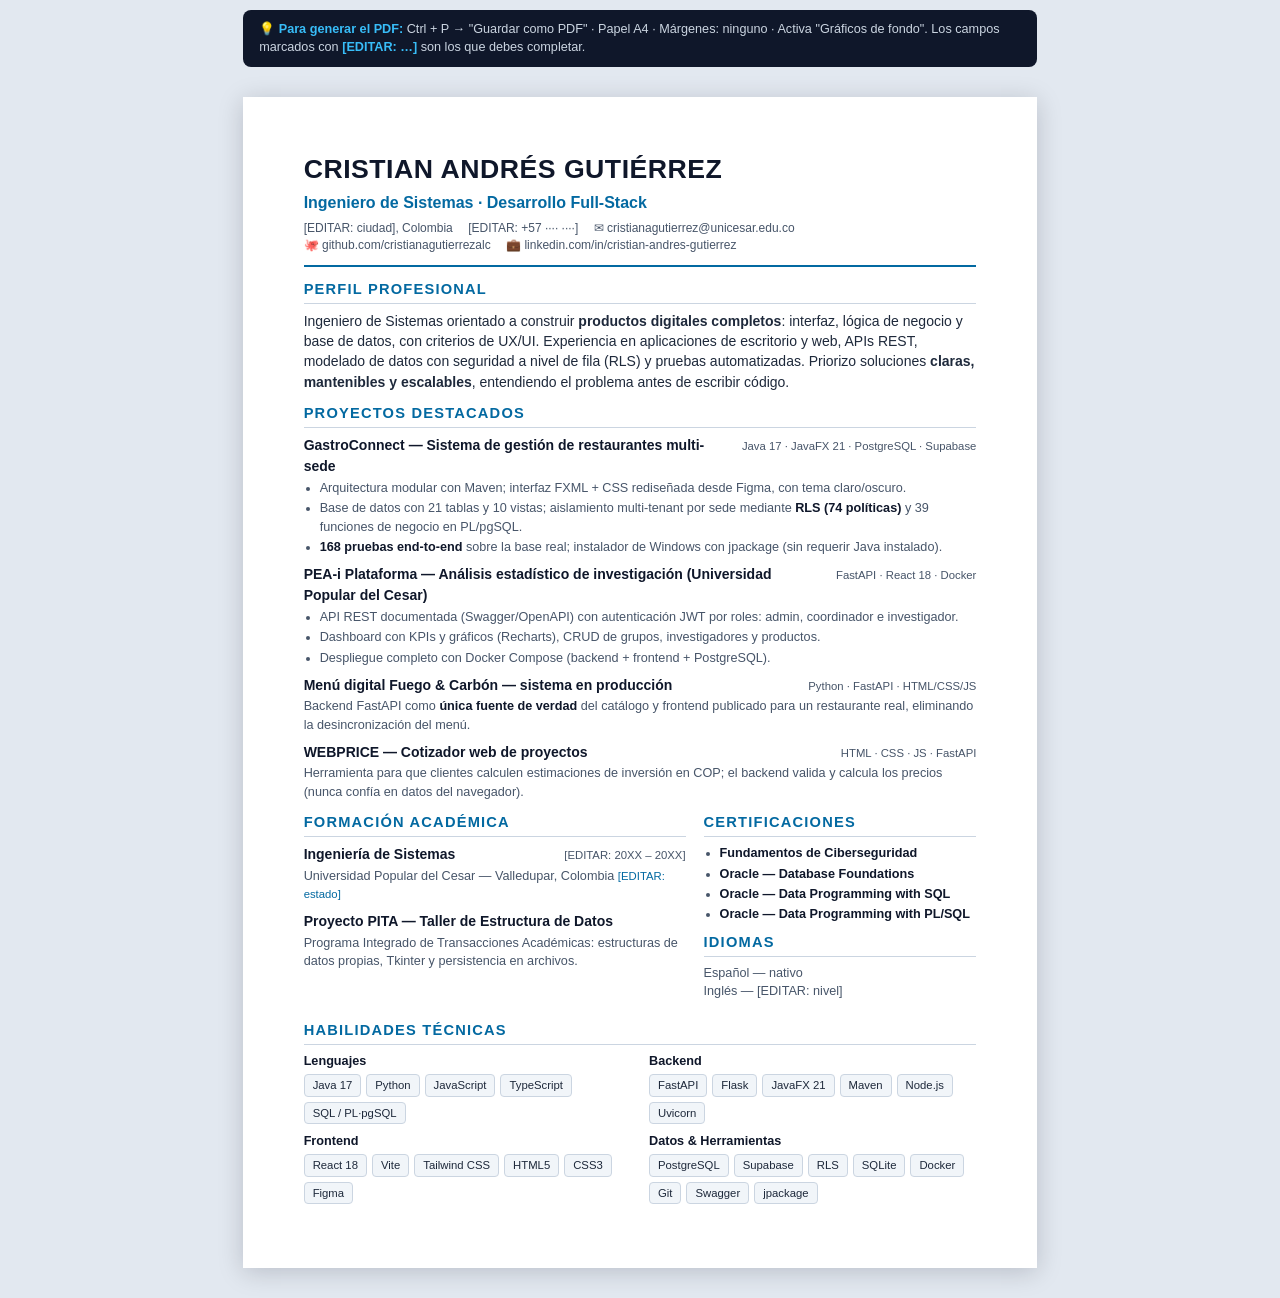
==== cv/index.html @ f0e066c2 "feat: CV imprimible A4 (HTML) + versión Markdown editable" ====
<!DOCTYPE html>
<html lang="es">
<head>
<meta charset="UTF-8">
<meta name="viewport" content="width=device-width, initial-scale=1.0">
<title>CV · Cristian Andrés Gutiérrez — Ingeniero de Sistemas</title>
<!--
  ═══════════════════════════════════════════════════════════
  CV IMPRIMIBLE (A4) · Para generar el PDF:
  1. Abre esta página en el navegador
  2. Ctrl + P → Destino: "Guardar como PDF"
  3. Papel: A4 · Márgenes: Ninguno · Activa "Gráficos de fondo"
  ═══════════════════════════════════════════════════════════
  CAMPOS POR COMPLETAR (busca "EDITAR"):
  · Ciudad · Teléfono · Año de graduación · Nivel de inglés
  · Experiencia laboral/prácticas (sección opcional)
-->
<style>
  :root {
    --ink: #1e293b;
    --muted: #475569;
    --accent: #0369a1;
    --line: #cbd5e1;
    --soft: #f1f5f9;
  }
  * { margin: 0; padding: 0; box-sizing: border-box; }
  body {
    font-family: 'Segoe UI', 'Helvetica Neue', Arial, sans-serif;
    color: var(--ink);
    background: #e2e8f0;
    line-height: 1.45;
    font-size: 10.5pt;
  }
  .page {
    background: #fff;
    width: 210mm;
    min-height: 297mm;
    margin: 8mm auto;
    padding: 14mm 16mm;
    box-shadow: 0 4px 24px rgba(2,6,23,.18);
  }

  /* ── Encabezado ── */
  .cv-head { border-bottom: 2.5px solid var(--accent); padding-bottom: 10px; margin-bottom: 12px; }
  .cv-head h1 { font-size: 20pt; letter-spacing: .5px; color: #0f172a; }
  .cv-head .role { font-size: 12pt; color: var(--accent); font-weight: 600; margin-top: 2px; }
  .cv-head .contact { font-size: 9pt; color: var(--muted); margin-top: 6px; }
  .cv-head .contact span { margin-right: 12px; white-space: nowrap; }
  .cv-head .contact a { color: var(--muted); text-decoration: none; }

  /* ── Secciones ── */
  section { margin-bottom: 11px; break-inside: avoid; }
  h2 {
    font-size: 11pt; text-transform: uppercase; letter-spacing: 1.2px;
    color: var(--accent); border-bottom: 1px solid var(--line);
    padding-bottom: 3px; margin-bottom: 7px;
  }
  h3 { font-size: 10.5pt; color: #0f172a; }
  .item { margin-bottom: 8px; }
  .item-head { display: flex; justify-content: space-between; align-items: baseline; gap: 10px; }
  .item-head .when { font-size: 8.5pt; color: var(--muted); white-space: nowrap; }
  .item p { font-size: 9.5pt; color: var(--muted); margin-top: 2px; }
  .item ul { margin: 3px 0 0 16px; font-size: 9.5pt; color: var(--muted); }
  .item li { margin-bottom: 2px; }
  .item strong { color: #0f172a; }
  .tag { color: var(--accent); font-size: 8.5pt; }

  /* ── Chips de habilidades ── */
  .skills { display: grid; grid-template-columns: 1fr 1fr; gap: 8px 18px; }
  .skill-group h3 { font-size: 9.5pt; margin-bottom: 4px; }
  .chips { display: flex; flex-wrap: wrap; gap: 5px; }
  .chips span {
    background: var(--soft); border: 1px solid var(--line);
    border-radius: 4px; padding: 2px 8px; font-size: 8.5pt; color: var(--ink);
  }

  .two-col { display: grid; grid-template-columns: 1.4fr 1fr; gap: 18px; }

  /* ── Barra de ayuda (no se imprime) ── */
  .no-print {
    max-width: 210mm; margin: 10px auto 0; background: #0f172a; color: #cbd5e1;
    padding: 10px 16px; border-radius: 8px; font-size: 9.5pt;
  }
  .no-print strong { color: #38bdf8; }

  @media print {
    body { background: #fff; }
    .page { margin: 0; box-shadow: none; width: auto; min-height: auto; padding: 0; }
    .no-print { display: none; }
  }
</style>
</head>
<body>

<p class="no-print">
  💡 <strong>Para generar el PDF:</strong> Ctrl + P → "Guardar como PDF" · Papel A4 · Márgenes: ninguno · Activa "Gráficos de fondo".
  Los campos marcados con <strong>[EDITAR: …]</strong> son los que debes completar.
</p>

<div class="page">

  <header class="cv-head">
    <h1>CRISTIAN ANDRÉS GUTIÉRREZ</h1>
    <p class="role">Ingeniero de Sistemas · Desarrollo Full-Stack</p>
    <p class="contact">
      <span>[EDITAR: ciudad], Colombia</span>
      <span>[EDITAR: +57 ···· ····]</span>
      <span>✉ cristianagutierrez@unicesar.edu.co</span><br>
      <span>🐙 <a href="https://github.com/cristianagutierrezalc">github.com/cristianagutierrezalc</a></span>
      <span>💼 <a href="https://www.linkedin.com/in/cristian-andres-gutierrez-a00443353">linkedin.com/in/cristian-andres-gutierrez</a></span>
    </p>
  </header>

  <section>
    <h2>Perfil profesional</h2>
    <p>Ingeniero de Sistemas orientado a construir <strong>productos digitales completos</strong>: interfaz, lógica de negocio y base de datos, con criterios de UX/UI. Experiencia en aplicaciones de escritorio y web, APIs REST, modelado de datos con seguridad a nivel de fila (RLS) y pruebas automatizadas. Priorizo soluciones <strong>claras, mantenibles y escalables</strong>, entendiendo el problema antes de escribir código.</p>
  </section>

  <section>
    <h2>Proyectos destacados</h2>

    <div class="item">
      <div class="item-head">
        <h3>GastroConnect — Sistema de gestión de restaurantes multi-sede</h3>
        <span class="when">Java 17 · JavaFX 21 · PostgreSQL · Supabase</span>
      </div>
      <ul>
        <li>Arquitectura modular con Maven; interfaz FXML + CSS rediseñada desde Figma, con tema claro/oscuro.</li>
        <li>Base de datos con 21 tablas y 10 vistas; aislamiento multi-tenant por sede mediante <strong>RLS (74 políticas)</strong> y 39 funciones de negocio en PL/pgSQL.</li>
        <li><strong>168 pruebas end-to-end</strong> sobre la base real; instalador de Windows con jpackage (sin requerir Java instalado).</li>
      </ul>
    </div>

    <div class="item">
      <div class="item-head">
        <h3>PEA-i Plataforma — Análisis estadístico de investigación (Universidad Popular del Cesar)</h3>
        <span class="when">FastAPI · React 18 · Docker</span>
      </div>
      <ul>
        <li>API REST documentada (Swagger/OpenAPI) con autenticación JWT por roles: admin, coordinador e investigador.</li>
        <li>Dashboard con KPIs y gráficos (Recharts), CRUD de grupos, investigadores y productos.</li>
        <li>Despliegue completo con Docker Compose (backend + frontend + PostgreSQL).</li>
      </ul>
    </div>

    <div class="item">
      <div class="item-head">
        <h3>Menú digital Fuego &amp; Carbón — sistema en producción</h3>
        <span class="when">Python · FastAPI · HTML/CSS/JS</span>
      </div>
      <p>Backend FastAPI como <strong>única fuente de verdad</strong> del catálogo y frontend publicado para un restaurante real, eliminando la desincronización del menú.</p>
    </div>

    <div class="item">
      <div class="item-head">
        <h3>WEBPRICE — Cotizador web de proyectos</h3>
        <span class="when">HTML · CSS · JS · FastAPI</span>
      </div>
      <p>Herramienta para que clientes calculen estimaciones de inversión en COP; el backend valida y calcula los precios (nunca confía en datos del navegador).</p>
    </div>
  </section>

  <div class="two-col">
    <section>
      <h2>Formación académica</h2>
      <div class="item">
        <div class="item-head">
          <h3>Ingeniería de Sistemas</h3>
          <span class="when">[EDITAR: 20XX – 20XX]</span>
        </div>
        <p>Universidad Popular del Cesar — Valledupar, Colombia <span class="tag">[EDITAR: estado]</span></p>
      </div>
      <div class="item">
        <h3>Proyecto PITA — Taller de Estructura de Datos</h3>
        <p>Programa Integrado de Transacciones Académicas: estructuras de datos propias, Tkinter y persistencia en archivos.</p>
      </div>
    </section>

    <section>
      <h2>Certificaciones</h2>
      <div class="item">
        <ul>
          <li><strong>Fundamentos de Ciberseguridad</strong></li>
          <li><strong>Oracle — Database Foundations</strong></li>
          <li><strong>Oracle — Data Programming with SQL</strong></li>
          <li><strong>Oracle — Data Programming with PL/SQL</strong></li>
        </ul>
      </div>

      <h2>Idiomas</h2>
      <div class="item">
        <p>Español — nativo<br>Inglés — [EDITAR: nivel]</p>
      </div>
    </section>
  </div>

  <section>
    <h2>Habilidades técnicas</h2>
    <div class="skills">
      <div class="skill-group">
        <h3>Lenguajes</h3>
        <div class="chips"><span>Java 17</span><span>Python</span><span>JavaScript</span><span>TypeScript</span><span>SQL / PL·pgSQL</span></div>
      </div>
      <div class="skill-group">
        <h3>Backend</h3>
        <div class="chips"><span>FastAPI</span><span>Flask</span><span>JavaFX 21</span><span>Maven</span><span>Node.js</span><span>Uvicorn</span></div>
      </div>
      <div class="skill-group">
        <h3>Frontend</h3>
        <div class="chips"><span>React 18</span><span>Vite</span><span>Tailwind CSS</span><span>HTML5</span><span>CSS3</span><span>Figma</span></div>
      </div>
      <div class="skill-group">
        <h3>Datos &amp; Herramientas</h3>
        <div class="chips"><span>PostgreSQL</span><span>Supabase</span><span>RLS</span><span>SQLite</span><span>Docker</span><span>Git</span><span>Swagger</span><span>jpackage</span></div>
      </div>
    </div>
  </section>

</div>
</body>
</html>
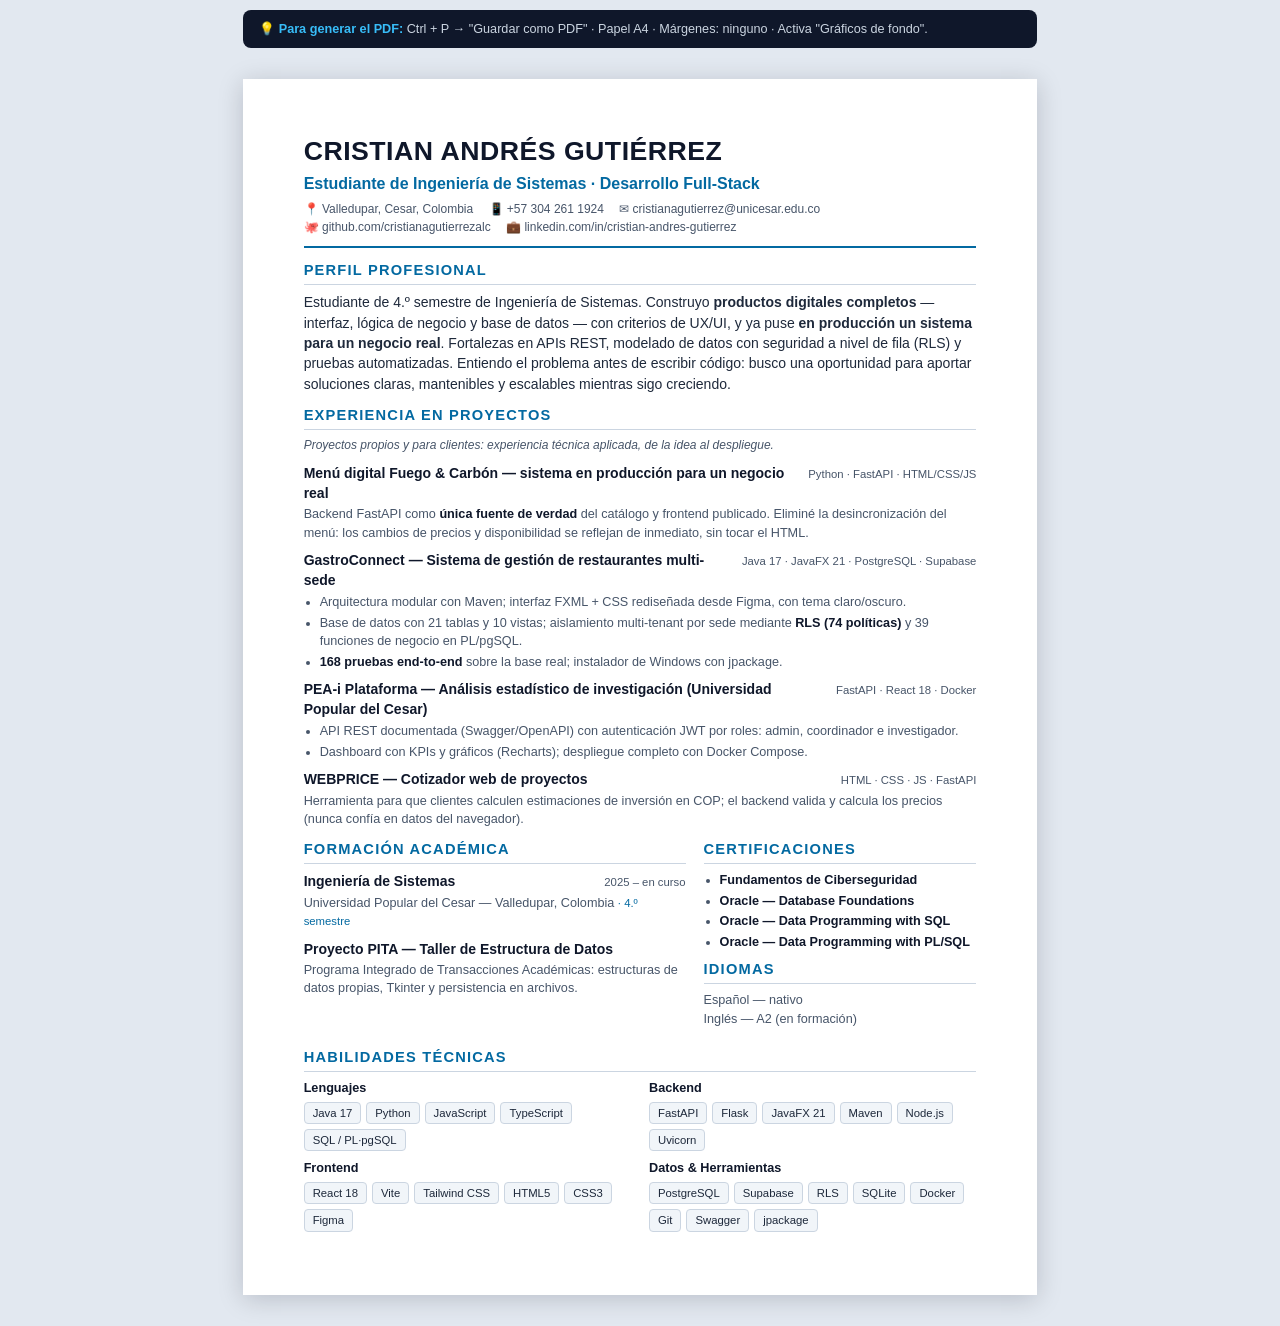
==== commit 32ce1d5f: "docs: CV con datos reales y redacción optimizada para postulaciones (posicionamiento por proyectos)" ====
--- a/cv/index.html
+++ b/cv/index.html
@@ -3,7 +3,7 @@
 <head>
 <meta charset="UTF-8">
 <meta name="viewport" content="width=device-width, initial-scale=1.0">
-<title>CV · Cristian Andrés Gutiérrez — Ingeniero de Sistemas</title>
+<title>CV · Cristian Andrés Gutiérrez — Estudiante de Ingeniería de Sistemas</title>
 <!--
   ═══════════════════════════════════════════════════════════
   CV IMPRIMIBLE (A4) · Para generar el PDF:
@@ -11,9 +11,6 @@
   2. Ctrl + P → Destino: "Guardar como PDF"
   3. Papel: A4 · Márgenes: Ninguno · Activa "Gráficos de fondo"
   ═══════════════════════════════════════════════════════════
-  CAMPOS POR COMPLETAR (busca "EDITAR"):
-  · Ciudad · Teléfono · Año de graduación · Nivel de inglés
-  · Experiencia laboral/prácticas (sección opcional)
 -->
 <style>
   :root {
@@ -56,6 +53,7 @@
     padding-bottom: 3px; margin-bottom: 7px;
   }
   h3 { font-size: 10.5pt; color: #0f172a; }
+  .section-note { font-size: 9pt; color: var(--muted); font-style: italic; margin-bottom: 8px; }
   .item { margin-bottom: 8px; }
   .item-head { display: flex; justify-content: space-between; align-items: baseline; gap: 10px; }
   .item-head .when { font-size: 8.5pt; color: var(--muted); white-space: nowrap; }
@@ -94,17 +92,16 @@
 
 <p class="no-print">
   💡 <strong>Para generar el PDF:</strong> Ctrl + P → "Guardar como PDF" · Papel A4 · Márgenes: ninguno · Activa "Gráficos de fondo".
-  Los campos marcados con <strong>[EDITAR: …]</strong> son los que debes completar.
 </p>
 
 <div class="page">
 
   <header class="cv-head">
     <h1>CRISTIAN ANDRÉS GUTIÉRREZ</h1>
-    <p class="role">Ingeniero de Sistemas · Desarrollo Full-Stack</p>
+    <p class="role">Estudiante de Ingeniería de Sistemas · Desarrollo Full-Stack</p>
     <p class="contact">
-      <span>[EDITAR: ciudad], Colombia</span>
-      <span>[EDITAR: +57 ···· ····]</span>
+      <span>📍 Valledupar, Cesar, Colombia</span>
+      <span>📱 +57 304 261 1924</span>
       <span>✉ cristianagutierrez@unicesar.edu.co</span><br>
       <span>🐙 <a href="https://github.com/cristianagutierrezalc">github.com/cristianagutierrezalc</a></span>
       <span>💼 <a href="https://www.linkedin.com/in/cristian-andres-gutierrez-a00443353">linkedin.com/in/cristian-andres-gutierrez</a></span>
@@ -113,11 +110,20 @@
 
   <section>
     <h2>Perfil profesional</h2>
-    <p>Ingeniero de Sistemas orientado a construir <strong>productos digitales completos</strong>: interfaz, lógica de negocio y base de datos, con criterios de UX/UI. Experiencia en aplicaciones de escritorio y web, APIs REST, modelado de datos con seguridad a nivel de fila (RLS) y pruebas automatizadas. Priorizo soluciones <strong>claras, mantenibles y escalables</strong>, entendiendo el problema antes de escribir código.</p>
+    <p>Estudiante de 4.º semestre de Ingeniería de Sistemas. Construyo <strong>productos digitales completos</strong> — interfaz, lógica de negocio y base de datos — con criterios de UX/UI, y ya puse <strong>en producción un sistema para un negocio real</strong>. Fortalezas en APIs REST, modelado de datos con seguridad a nivel de fila (RLS) y pruebas automatizadas. Entiendo el problema antes de escribir código: busco una oportunidad para aportar soluciones claras, mantenibles y escalables mientras sigo creciendo.</p>
   </section>
 
   <section>
-    <h2>Proyectos destacados</h2>
+    <h2>Experiencia en proyectos</h2>
+    <p class="section-note">Proyectos propios y para clientes: experiencia técnica aplicada, de la idea al despliegue.</p>
+
+    <div class="item">
+      <div class="item-head">
+        <h3>Menú digital Fuego &amp; Carbón — sistema en producción para un negocio real</h3>
+        <span class="when">Python · FastAPI · HTML/CSS/JS</span>
+      </div>
+      <p>Backend FastAPI como <strong>única fuente de verdad</strong> del catálogo y frontend publicado. Eliminé la desincronización del menú: los cambios de precios y disponibilidad se reflejan de inmediato, sin tocar el HTML.</p>
+    </div>
 
     <div class="item">
       <div class="item-head">
@@ -127,7 +133,7 @@
       <ul>
         <li>Arquitectura modular con Maven; interfaz FXML + CSS rediseñada desde Figma, con tema claro/oscuro.</li>
         <li>Base de datos con 21 tablas y 10 vistas; aislamiento multi-tenant por sede mediante <strong>RLS (74 políticas)</strong> y 39 funciones de negocio en PL/pgSQL.</li>
-        <li><strong>168 pruebas end-to-end</strong> sobre la base real; instalador de Windows con jpackage (sin requerir Java instalado).</li>
+        <li><strong>168 pruebas end-to-end</strong> sobre la base real; instalador de Windows con jpackage.</li>
       </ul>
     </div>
 
@@ -138,17 +144,8 @@
       </div>
       <ul>
         <li>API REST documentada (Swagger/OpenAPI) con autenticación JWT por roles: admin, coordinador e investigador.</li>
-        <li>Dashboard con KPIs y gráficos (Recharts), CRUD de grupos, investigadores y productos.</li>
-        <li>Despliegue completo con Docker Compose (backend + frontend + PostgreSQL).</li>
+        <li>Dashboard con KPIs y gráficos (Recharts); despliegue completo con Docker Compose.</li>
       </ul>
-    </div>
-
-    <div class="item">
-      <div class="item-head">
-        <h3>Menú digital Fuego &amp; Carbón — sistema en producción</h3>
-        <span class="when">Python · FastAPI · HTML/CSS/JS</span>
-      </div>
-      <p>Backend FastAPI como <strong>única fuente de verdad</strong> del catálogo y frontend publicado para un restaurante real, eliminando la desincronización del menú.</p>
     </div>
 
     <div class="item">
@@ -166,9 +163,9 @@
       <div class="item">
         <div class="item-head">
           <h3>Ingeniería de Sistemas</h3>
-          <span class="when">[EDITAR: 20XX – 20XX]</span>
+          <span class="when">2025 – en curso</span>
         </div>
-        <p>Universidad Popular del Cesar — Valledupar, Colombia <span class="tag">[EDITAR: estado]</span></p>
+        <p>Universidad Popular del Cesar — Valledupar, Colombia <span class="tag">· 4.º semestre</span></p>
       </div>
       <div class="item">
         <h3>Proyecto PITA — Taller de Estructura de Datos</h3>
@@ -189,7 +186,7 @@
 
       <h2>Idiomas</h2>
       <div class="item">
-        <p>Español — nativo<br>Inglés — [EDITAR: nivel]</p>
+        <p>Español — nativo<br>Inglés — A2 (en formación)</p>
       </div>
     </section>
   </div>
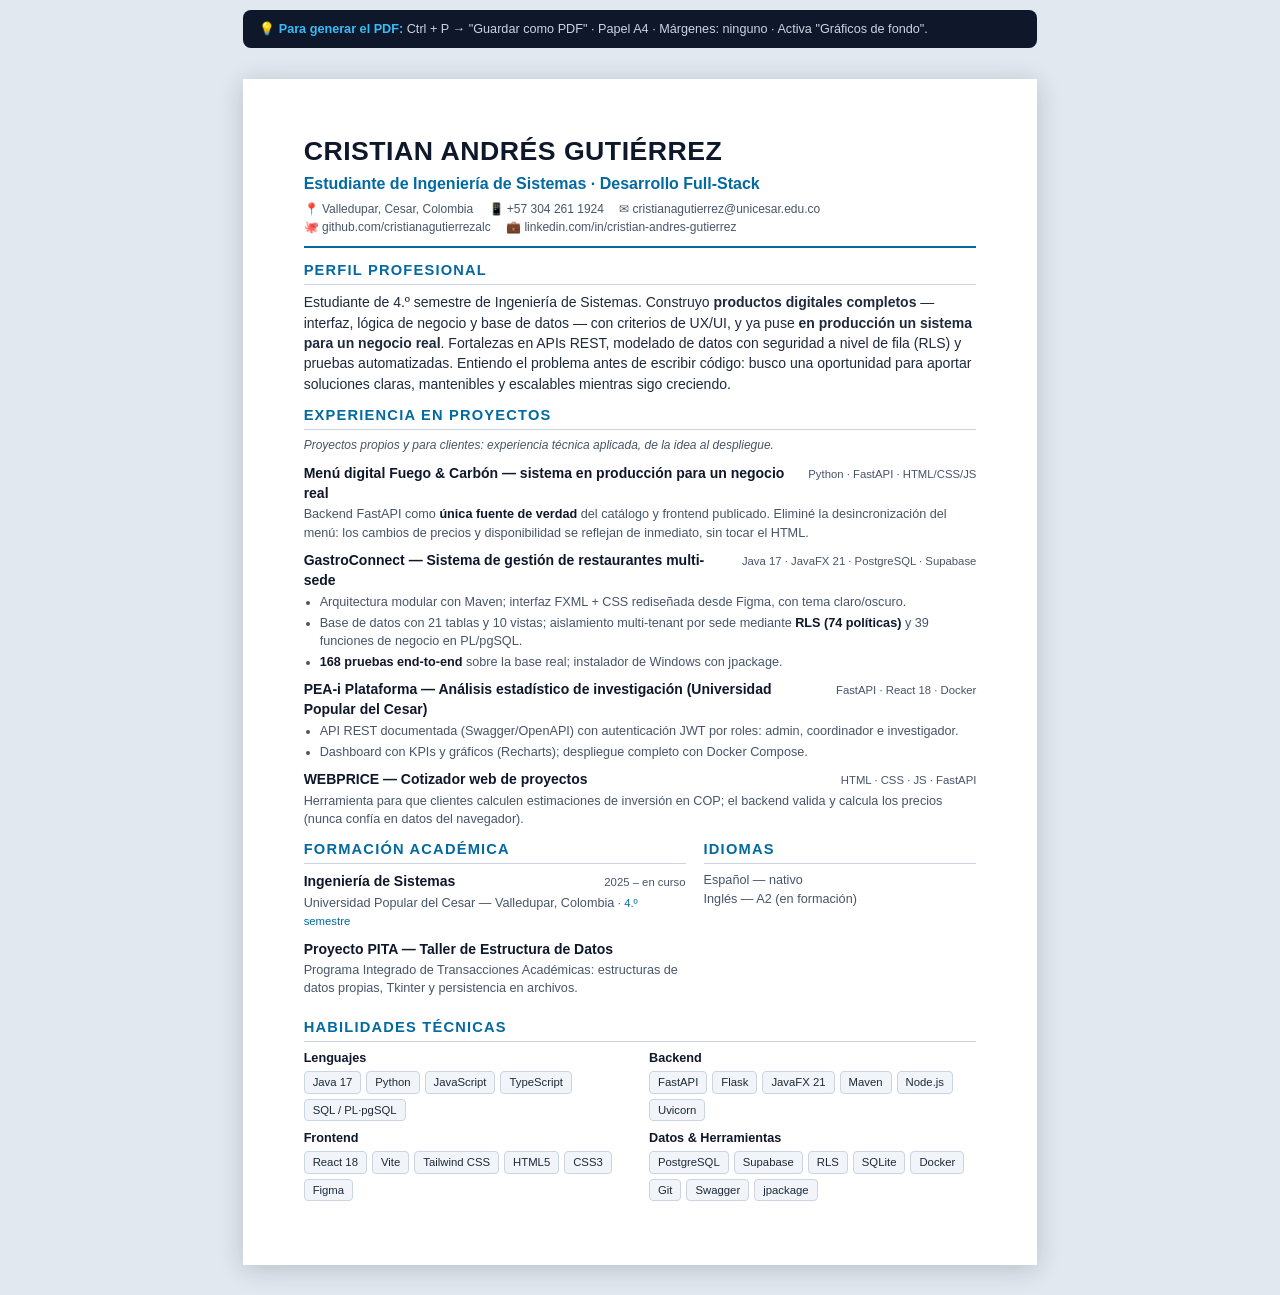
==== commit 93c85937: "docs: quitar sección de certificaciones del CV (HTML y Markdown)" ====
--- a/cv/index.html
+++ b/cv/index.html
@@ -174,16 +174,6 @@
     </section>
 
     <section>
-      <h2>Certificaciones</h2>
-      <div class="item">
-        <ul>
-          <li><strong>Fundamentos de Ciberseguridad</strong></li>
-          <li><strong>Oracle — Database Foundations</strong></li>
-          <li><strong>Oracle — Data Programming with SQL</strong></li>
-          <li><strong>Oracle — Data Programming with PL/SQL</strong></li>
-        </ul>
-      </div>
-
       <h2>Idiomas</h2>
       <div class="item">
         <p>Español — nativo<br>Inglés — A2 (en formación)</p>
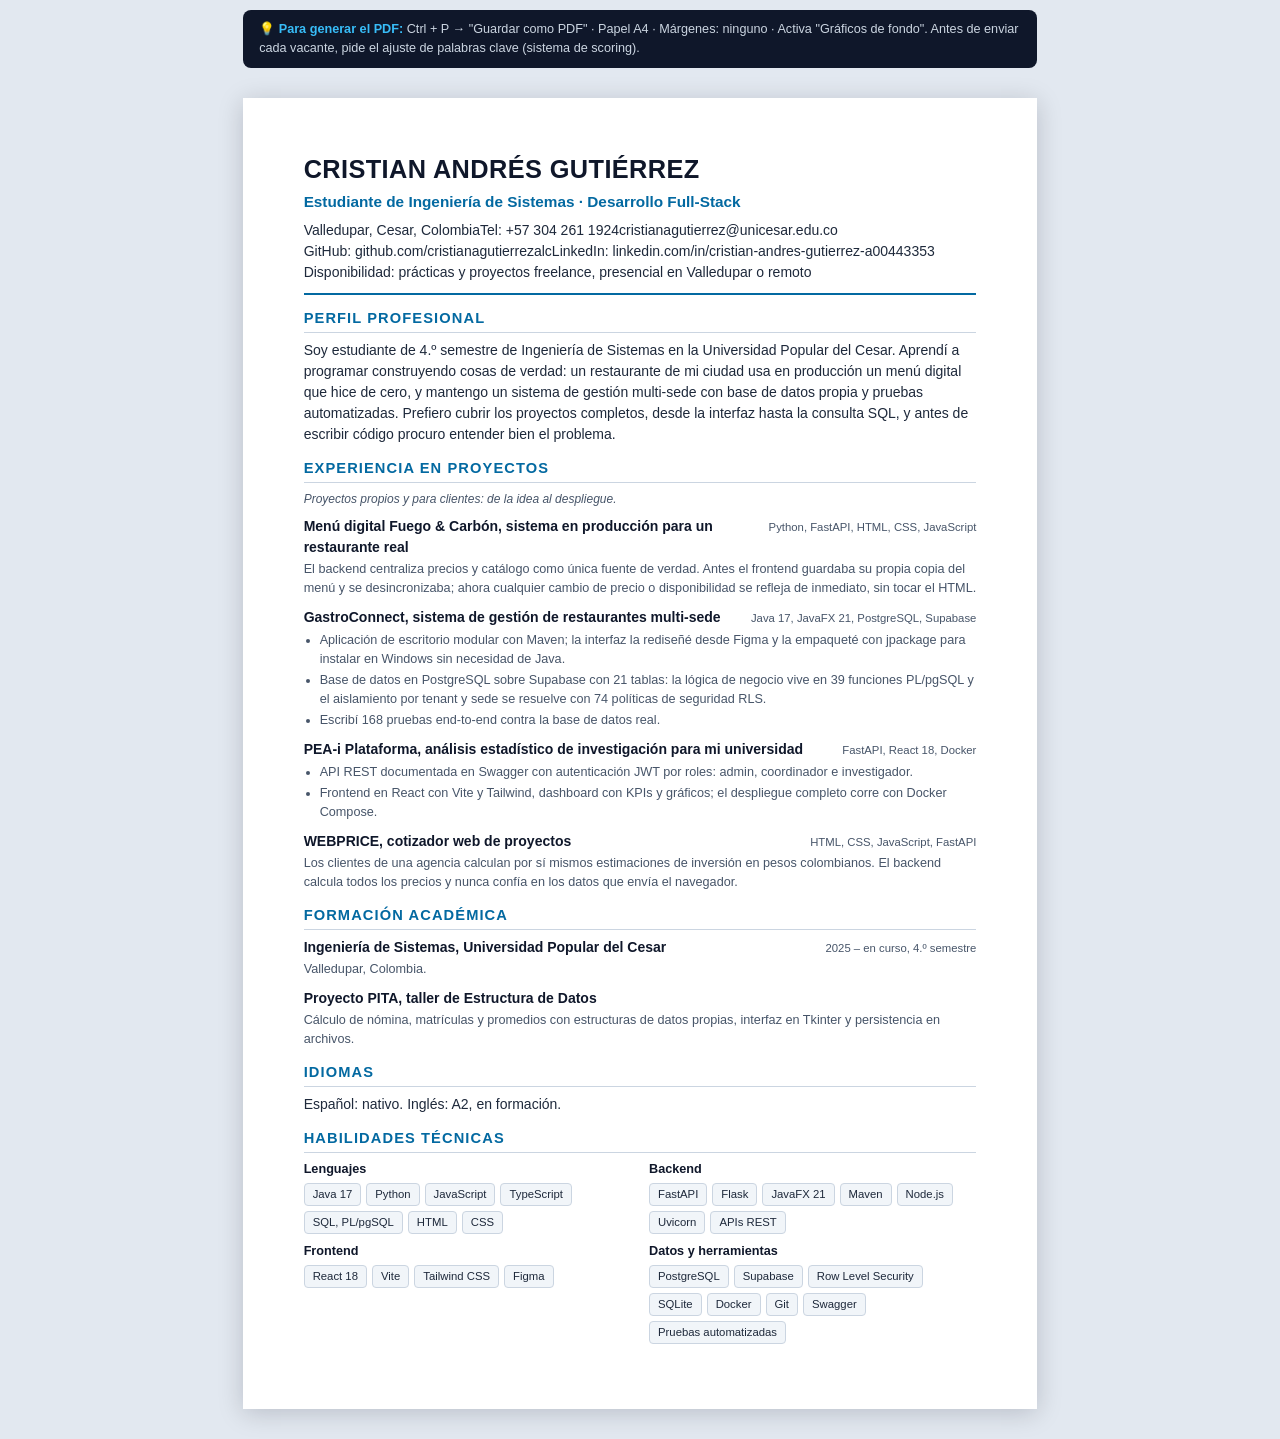
==== commit 55993272: "docs: CV humanizado y optimizado para ATS (una columna, voz propia, datos concretos)" ====
--- a/cv/index.html
+++ b/cv/index.html
@@ -6,7 +6,11 @@
 <title>CV · Cristian Andrés Gutiérrez — Estudiante de Ingeniería de Sistemas</title>
 <!--
   ═══════════════════════════════════════════════════════════
-  CV IMPRIMIBLE (A4) · Para generar el PDF:
+  CV IMPRIMIBLE (A4) · Optimizado para ATS y lectura humana:
+  · Una sola columna (los parsers leen lineal, sin saltos)
+  · Títulos de sección estándar · Fechas consistentes
+  · Texto con voz propia y datos concretos
+  Para generar el PDF:
   1. Abre esta página en el navegador
   2. Ctrl + P → Destino: "Guardar como PDF"
   3. Papel: A4 · Márgenes: Ninguno · Activa "Gráficos de fondo"
@@ -25,7 +29,7 @@
     font-family: 'Segoe UI', 'Helvetica Neue', Arial, sans-serif;
     color: var(--ink);
     background: #e2e8f0;
-    line-height: 1.45;
+    line-height: 1.5;
     font-size: 10.5pt;
   }
   .page {
@@ -39,22 +43,23 @@
 
   /* ── Encabezado ── */
   .cv-head { border-bottom: 2.5px solid var(--accent); padding-bottom: 10px; margin-bottom: 12px; }
-  .cv-head h1 { font-size: 20pt; letter-spacing: .5px; color: #0f172a; }
-  .cv-head .role { font-size: 12pt; color: var(--accent); font-weight: 600; margin-top: 2px; }
+  .cv-head h1 { font-size: 19pt; letter-spacing: .4px; color: #0f172a; }
+  .cv-head .role { font-size: 11.5pt; color: var(--accent); font-weight: 600; margin-top: 2px; }
   .cv-head .contact { font-size: 9pt; color: var(--muted); margin-top: 6px; }
+  .cv-head .contact div { margin-top: 2px; }
   .cv-head .contact span { margin-right: 12px; white-space: nowrap; }
   .cv-head .contact a { color: var(--muted); text-decoration: none; }
 
   /* ── Secciones ── */
-  section { margin-bottom: 11px; break-inside: avoid; }
+  section { margin-bottom: 12px; break-inside: avoid; }
   h2 {
-    font-size: 11pt; text-transform: uppercase; letter-spacing: 1.2px;
+    font-size: 11pt; text-transform: uppercase; letter-spacing: 1.1px;
     color: var(--accent); border-bottom: 1px solid var(--line);
     padding-bottom: 3px; margin-bottom: 7px;
   }
   h3 { font-size: 10.5pt; color: #0f172a; }
   .section-note { font-size: 9pt; color: var(--muted); font-style: italic; margin-bottom: 8px; }
-  .item { margin-bottom: 8px; }
+  .item { margin-bottom: 9px; }
   .item-head { display: flex; justify-content: space-between; align-items: baseline; gap: 10px; }
   .item-head .when { font-size: 8.5pt; color: var(--muted); white-space: nowrap; }
   .item p { font-size: 9.5pt; color: var(--muted); margin-top: 2px; }
@@ -63,7 +68,7 @@
   .item strong { color: #0f172a; }
   .tag { color: var(--accent); font-size: 8.5pt; }
 
-  /* ── Chips de habilidades ── */
+  /* ── Habilidades ── */
   .skills { display: grid; grid-template-columns: 1fr 1fr; gap: 8px 18px; }
   .skill-group h3 { font-size: 9.5pt; margin-bottom: 4px; }
   .chips { display: flex; flex-wrap: wrap; gap: 5px; }
@@ -72,8 +77,6 @@
     border-radius: 4px; padding: 2px 8px; font-size: 8.5pt; color: var(--ink);
   }
 
-  .two-col { display: grid; grid-template-columns: 1.4fr 1fr; gap: 18px; }
-
   /* ── Barra de ayuda (no se imprime) ── */
   .no-print {
     max-width: 210mm; margin: 10px auto 0; background: #0f172a; color: #cbd5e1;
@@ -92,6 +95,7 @@
 
 <p class="no-print">
   💡 <strong>Para generar el PDF:</strong> Ctrl + P → "Guardar como PDF" · Papel A4 · Márgenes: ninguno · Activa "Gráficos de fondo".
+  Antes de enviar cada vacante, pide el ajuste de palabras clave (sistema de scoring).
 </p>
 
 <div class="page">
@@ -100,105 +104,99 @@
     <h1>CRISTIAN ANDRÉS GUTIÉRREZ</h1>
     <p class="role">Estudiante de Ingeniería de Sistemas · Desarrollo Full-Stack</p>
     <p class="contact">
-      <span>📍 Valledupar, Cesar, Colombia</span>
-      <span>📱 +57 304 261 1924</span>
-      <span>✉ cristianagutierrez@unicesar.edu.co</span><br>
-      <span>🐙 <a href="https://github.com/cristianagutierrezalc">github.com/cristianagutierrezalc</a></span>
-      <span>💼 <a href="https://www.linkedin.com/in/cristian-andres-gutierrez-a00443353">linkedin.com/in/cristian-andres-gutierrez</a></span>
+      <div><span>Valledupar, Cesar, Colombia</span><span>Tel: +57 304 261 1924</span><span>cristianagutierrez@unicesar.edu.co</span></div>
+      <div><span>GitHub: github.com/cristianagutierrezalc</span><span>LinkedIn: linkedin.com/in/cristian-andres-gutierrez-a00443353</span></div>
+      <div><span>Disponibilidad: prácticas y proyectos freelance, presencial en Valledupar o remoto</span></div>
     </p>
   </header>
 
   <section>
     <h2>Perfil profesional</h2>
-    <p>Estudiante de 4.º semestre de Ingeniería de Sistemas. Construyo <strong>productos digitales completos</strong> — interfaz, lógica de negocio y base de datos — con criterios de UX/UI, y ya puse <strong>en producción un sistema para un negocio real</strong>. Fortalezas en APIs REST, modelado de datos con seguridad a nivel de fila (RLS) y pruebas automatizadas. Entiendo el problema antes de escribir código: busco una oportunidad para aportar soluciones claras, mantenibles y escalables mientras sigo creciendo.</p>
+    <p>Soy estudiante de 4.º semestre de Ingeniería de Sistemas en la Universidad Popular del Cesar. Aprendí a programar construyendo cosas de verdad: un restaurante de mi ciudad usa en producción un menú digital que hice de cero, y mantengo un sistema de gestión multi-sede con base de datos propia y pruebas automatizadas. Prefiero cubrir los proyectos completos, desde la interfaz hasta la consulta SQL, y antes de escribir código procuro entender bien el problema.</p>
   </section>
 
   <section>
     <h2>Experiencia en proyectos</h2>
-    <p class="section-note">Proyectos propios y para clientes: experiencia técnica aplicada, de la idea al despliegue.</p>
-
-    <div class="item">
-      <div class="item-head">
-        <h3>Menú digital Fuego &amp; Carbón — sistema en producción para un negocio real</h3>
-        <span class="when">Python · FastAPI · HTML/CSS/JS</span>
-      </div>
-      <p>Backend FastAPI como <strong>única fuente de verdad</strong> del catálogo y frontend publicado. Eliminé la desincronización del menú: los cambios de precios y disponibilidad se reflejan de inmediato, sin tocar el HTML.</p>
-    </div>
-
-    <div class="item">
-      <div class="item-head">
-        <h3>GastroConnect — Sistema de gestión de restaurantes multi-sede</h3>
-        <span class="when">Java 17 · JavaFX 21 · PostgreSQL · Supabase</span>
+    <p class="section-note">Proyectos propios y para clientes: de la idea al despliegue.</p>
+
+    <div class="item">
+      <div class="item-head">
+        <h3>Menú digital Fuego &amp; Carbón, sistema en producción para un restaurante real</h3>
+        <span class="when">Python, FastAPI, HTML, CSS, JavaScript</span>
+      </div>
+      <p>El backend centraliza precios y catálogo como única fuente de verdad. Antes el frontend guardaba su propia copia del menú y se desincronizaba; ahora cualquier cambio de precio o disponibilidad se refleja de inmediato, sin tocar el HTML.</p>
+    </div>
+
+    <div class="item">
+      <div class="item-head">
+        <h3>GastroConnect, sistema de gestión de restaurantes multi-sede</h3>
+        <span class="when">Java 17, JavaFX 21, PostgreSQL, Supabase</span>
       </div>
       <ul>
-        <li>Arquitectura modular con Maven; interfaz FXML + CSS rediseñada desde Figma, con tema claro/oscuro.</li>
-        <li>Base de datos con 21 tablas y 10 vistas; aislamiento multi-tenant por sede mediante <strong>RLS (74 políticas)</strong> y 39 funciones de negocio en PL/pgSQL.</li>
-        <li><strong>168 pruebas end-to-end</strong> sobre la base real; instalador de Windows con jpackage.</li>
+        <li>Aplicación de escritorio modular con Maven; la interfaz la rediseñé desde Figma y la empaqueté con jpackage para instalar en Windows sin necesidad de Java.</li>
+        <li>Base de datos en PostgreSQL sobre Supabase con 21 tablas: la lógica de negocio vive en 39 funciones PL/pgSQL y el aislamiento por tenant y sede se resuelve con 74 políticas de seguridad RLS.</li>
+        <li>Escribí 168 pruebas end-to-end contra la base de datos real.</li>
       </ul>
     </div>
 
     <div class="item">
       <div class="item-head">
-        <h3>PEA-i Plataforma — Análisis estadístico de investigación (Universidad Popular del Cesar)</h3>
-        <span class="when">FastAPI · React 18 · Docker</span>
+        <h3>PEA-i Plataforma, análisis estadístico de investigación para mi universidad</h3>
+        <span class="when">FastAPI, React 18, Docker</span>
       </div>
       <ul>
-        <li>API REST documentada (Swagger/OpenAPI) con autenticación JWT por roles: admin, coordinador e investigador.</li>
-        <li>Dashboard con KPIs y gráficos (Recharts); despliegue completo con Docker Compose.</li>
+        <li>API REST documentada en Swagger con autenticación JWT por roles: admin, coordinador e investigador.</li>
+        <li>Frontend en React con Vite y Tailwind, dashboard con KPIs y gráficos; el despliegue completo corre con Docker Compose.</li>
       </ul>
     </div>
 
     <div class="item">
       <div class="item-head">
-        <h3>WEBPRICE — Cotizador web de proyectos</h3>
-        <span class="when">HTML · CSS · JS · FastAPI</span>
-      </div>
-      <p>Herramienta para que clientes calculen estimaciones de inversión en COP; el backend valida y calcula los precios (nunca confía en datos del navegador).</p>
-    </div>
-  </section>
-
-  <div class="two-col">
-    <section>
-      <h2>Formación académica</h2>
-      <div class="item">
-        <div class="item-head">
-          <h3>Ingeniería de Sistemas</h3>
-          <span class="when">2025 – en curso</span>
-        </div>
-        <p>Universidad Popular del Cesar — Valledupar, Colombia <span class="tag">· 4.º semestre</span></p>
-      </div>
-      <div class="item">
-        <h3>Proyecto PITA — Taller de Estructura de Datos</h3>
-        <p>Programa Integrado de Transacciones Académicas: estructuras de datos propias, Tkinter y persistencia en archivos.</p>
-      </div>
-    </section>
-
-    <section>
-      <h2>Idiomas</h2>
-      <div class="item">
-        <p>Español — nativo<br>Inglés — A2 (en formación)</p>
-      </div>
-    </section>
-  </div>
+        <h3>WEBPRICE, cotizador web de proyectos</h3>
+        <span class="when">HTML, CSS, JavaScript, FastAPI</span>
+      </div>
+      <p>Los clientes de una agencia calculan por sí mismos estimaciones de inversión en pesos colombianos. El backend calcula todos los precios y nunca confía en los datos que envía el navegador.</p>
+    </div>
+  </section>
+
+  <section>
+    <h2>Formación académica</h2>
+    <div class="item">
+      <div class="item-head">
+        <h3>Ingeniería de Sistemas, Universidad Popular del Cesar</h3>
+        <span class="when">2025 – en curso, 4.º semestre</span>
+      </div>
+      <p>Valledupar, Colombia.</p>
+    </div>
+    <div class="item">
+      <h3>Proyecto PITA, taller de Estructura de Datos</h3>
+      <p>Cálculo de nómina, matrículas y promedios con estructuras de datos propias, interfaz en Tkinter y persistencia en archivos.</p>
+    </div>
+  </section>
+
+  <section>
+    <h2>Idiomas</h2>
+    <p>Español: nativo. Inglés: A2, en formación.</p>
+  </section>
 
   <section>
     <h2>Habilidades técnicas</h2>
     <div class="skills">
       <div class="skill-group">
         <h3>Lenguajes</h3>
-        <div class="chips"><span>Java 17</span><span>Python</span><span>JavaScript</span><span>TypeScript</span><span>SQL / PL·pgSQL</span></div>
+        <div class="chips"><span>Java 17</span><span>Python</span><span>JavaScript</span><span>TypeScript</span><span>SQL, PL/pgSQL</span><span>HTML</span><span>CSS</span></div>
       </div>
       <div class="skill-group">
         <h3>Backend</h3>
-        <div class="chips"><span>FastAPI</span><span>Flask</span><span>JavaFX 21</span><span>Maven</span><span>Node.js</span><span>Uvicorn</span></div>
+        <div class="chips"><span>FastAPI</span><span>Flask</span><span>JavaFX 21</span><span>Maven</span><span>Node.js</span><span>Uvicorn</span><span>APIs REST</span></div>
       </div>
       <div class="skill-group">
         <h3>Frontend</h3>
-        <div class="chips"><span>React 18</span><span>Vite</span><span>Tailwind CSS</span><span>HTML5</span><span>CSS3</span><span>Figma</span></div>
-      </div>
-      <div class="skill-group">
-        <h3>Datos &amp; Herramientas</h3>
-        <div class="chips"><span>PostgreSQL</span><span>Supabase</span><span>RLS</span><span>SQLite</span><span>Docker</span><span>Git</span><span>Swagger</span><span>jpackage</span></div>
+        <div class="chips"><span>React 18</span><span>Vite</span><span>Tailwind CSS</span><span>Figma</span></div>
+      </div>
+      <div class="skill-group">
+        <h3>Datos y herramientas</h3>
+        <div class="chips"><span>PostgreSQL</span><span>Supabase</span><span>Row Level Security</span><span>SQLite</span><span>Docker</span><span>Git</span><span>Swagger</span><span>Pruebas automatizadas</span></div>
       </div>
     </div>
   </section>
